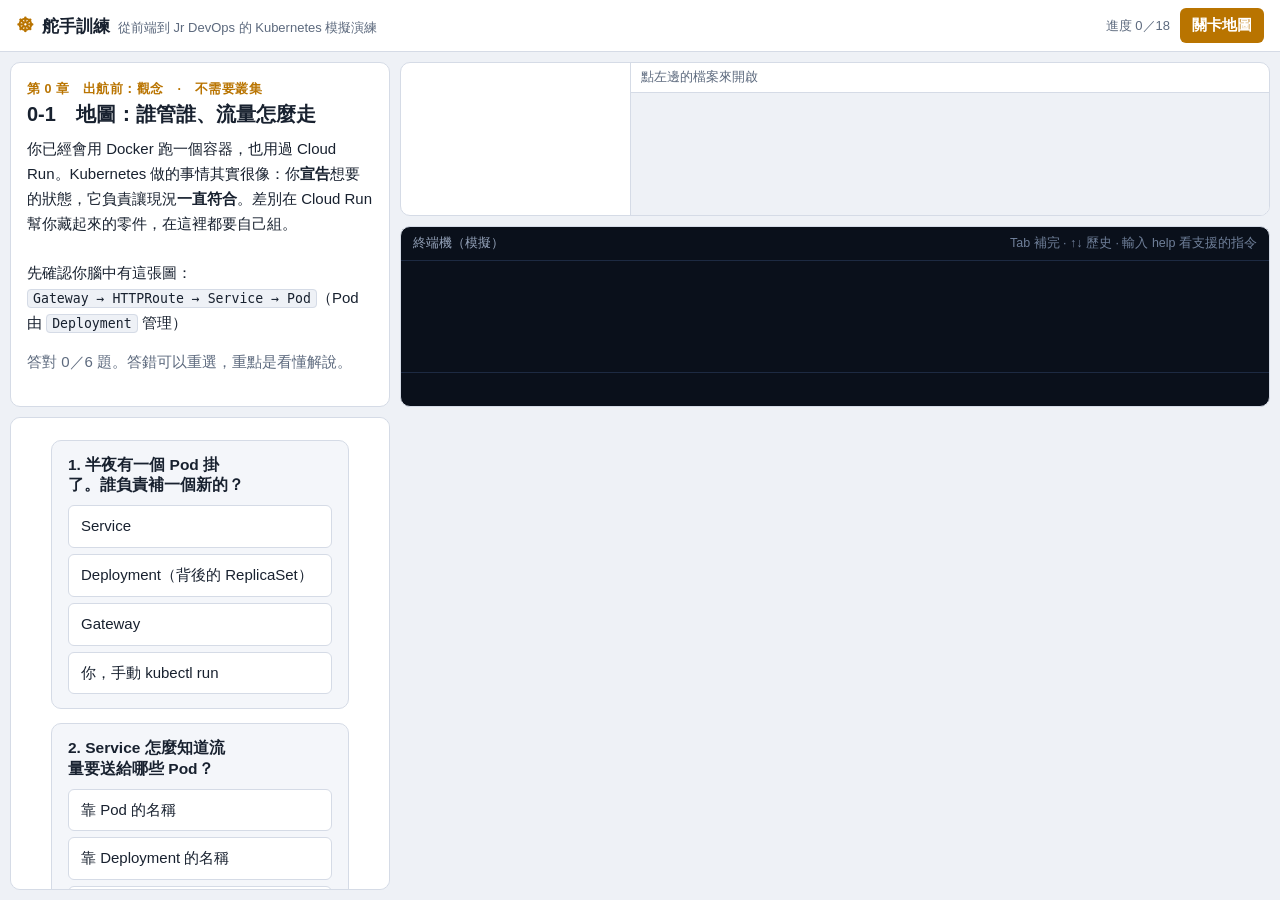
==== game/index.html @ 81fc2fa8 "feat: 新增 Kubernetes 互動學習遊戲與學習路徑研究報告" ====
<!doctype html>
<html lang="zh-Hant-TW">
<head>
<meta charset="utf-8">
<meta name="viewport" content="width=device-width, initial-scale=1">
<title>舵手訓練：Kubernetes 互動學習</title>
<link rel="stylesheet" href="styles.css">
</head>
<body>
<header class="top">
  <div class="brand"><span class="wheel" aria-hidden="true">☸</span><span>舵手訓練</span><small>從前端到 Jr DevOps 的 Kubernetes 模擬演練</small></div>
  <div class="top-right">
    <span id="ctx" class="ctx" title="kubectl 目前的 context"></span>
    <span id="progress" class="progress"></span>
    <button id="btn-reset" type="button" class="ghost">重設本關</button>
    <button id="btn-map" type="button">關卡地圖</button>
  </div>
</header>

<main id="main">
  <aside id="mission" class="panel" aria-label="任務說明"></aside>

  <section id="ide" class="work">
    <div class="panel editor">
      <div class="files" id="files" aria-label="專案檔案"></div>
      <div class="edit-pane">
        <div class="edit-head"><span id="file-name">點左邊的檔案來開啟</span><span id="file-status"></span></div>
        <textarea id="editor" spellcheck="false" autocomplete="off" autocapitalize="off" aria-label="檔案內容" disabled></textarea>
      </div>
    </div>
    <div class="panel term" id="term">
      <div class="term-head"><span>終端機（模擬）</span><span class="muted">Tab 補完 · ↑↓ 歷史 · 輸入 help 看支援的指令</span></div>
      <div id="term-out" class="term-out" aria-live="polite"></div>
      <label class="term-in"><span id="prompt"></span><input id="cmd" type="text" spellcheck="false" autocomplete="off" autocapitalize="off" aria-label="指令輸入"></label>
    </div>
  </section>

  <section id="stage" class="panel stage" hidden></section>

  <aside id="viz" class="panel viz" aria-label="叢集狀態"></aside>
</main>

<div id="map" class="overlay" hidden>
  <div class="map-card" role="dialog" aria-label="關卡地圖">
    <div class="map-head"><h2>關卡地圖</h2><button id="btn-map-close" type="button" class="ghost">關閉</button></div>
    <div id="map-body"></div>
  </div>
</div>

<script src="vendor/js-yaml.min.js"></script>
<script src="js/sim.js"></script>
<script src="js/shell.js"></script>
<script src="js/levels.js"></script>
<script src="js/app.js"></script>
</body>
</html>
---- game/styles.css ----
:root {
  --bg: #0e1522;
  --panel: #151f31;
  --panel-2: #1b2740;
  --line: #2a3957;
  --text: #e6ecf5;
  --muted: #93a1b8;
  --accent: #f2b544;
  --accent-ink: #1b1403;
  --ok: #3fcf8e;
  --warn: #f2b544;
  --bad: #ff6b6b;
  --link: #7ab8ff;
  --code-bg: #0b1220;
  --term-bg: #0a101b;
  --term-text: #d7e0ee;
  --mono: ui-monospace, "SF Mono", Menlo, Consolas, "Noto Sans Mono CJK TC", monospace;
  --sans: -apple-system, BlinkMacSystemFont, "PingFang TC", "Noto Sans TC", "Microsoft JhengHei", sans-serif;
}
@media (prefers-color-scheme: light) {
  :root {
    --bg: #eef1f6;
    --panel: #ffffff;
    --panel-2: #f4f6fa;
    --line: #d5dbe6;
    --text: #18212f;
    --muted: #5d6a7e;
    --accent: #b97400;
    --accent-ink: #ffffff;
    --ok: #12855a;
    --warn: #a86a00;
    --bad: #c93636;
    --link: #0b62c4;
    --code-bg: #eef1f6;
  }
}
* { box-sizing: border-box; }
html, body { height: 100%; }
body { margin: 0; background: var(--bg); color: var(--text); font: 15px/1.65 var(--sans); display: flex; flex-direction: column; }
button { font: inherit; color: var(--accent-ink); background: var(--accent); border: 0; border-radius: 6px; padding: 5px 12px; cursor: pointer; font-weight: 600; }
button.ghost { background: transparent; color: var(--text); border: 1px solid var(--line); font-weight: 500; }
button:hover { filter: brightness(1.08); }
button:focus-visible, input:focus-visible, textarea:focus-visible, [tabindex]:focus-visible { outline: 2px solid var(--link); outline-offset: 1px; }
code { font-family: var(--mono); font-size: 0.88em; background: var(--code-bg); border: 1px solid var(--line); border-radius: 4px; padding: 1px 5px; overflow-wrap: anywhere; }
h1, h2, h3 { margin: 0; line-height: 1.3; text-wrap: balance; }
.muted { color: var(--muted); }

.top { display: flex; align-items: center; justify-content: space-between; gap: 12px; padding: 8px 16px; border-bottom: 1px solid var(--line); background: var(--panel); flex-wrap: wrap; }
.brand { display: flex; align-items: baseline; gap: 8px; font-weight: 700; font-size: 17px; }
.brand small { font-weight: 400; color: var(--muted); font-size: 13px; }
.wheel { color: var(--accent); font-size: 20px; }
.top-right { display: flex; align-items: center; gap: 10px; flex-wrap: wrap; }
.ctx { font-family: var(--mono); font-size: 12.5px; padding: 3px 9px; border-radius: 999px; border: 1px solid var(--line); background: var(--panel-2); }
.ctx.gke { border-color: var(--link); color: var(--link); }
.progress { font-size: 13px; color: var(--muted); font-variant-numeric: tabular-nums; }

main { flex: 1; min-height: 0; display: grid; grid-template-columns: minmax(300px, 380px) minmax(0, 1fr) minmax(260px, 340px); gap: 10px; padding: 10px; }
main.wide { grid-template-columns: minmax(300px, 380px) minmax(0, 1fr); }
.panel { background: var(--panel); border: 1px solid var(--line); border-radius: 10px; min-height: 0; overflow: auto; }

/* 任務面板 */
#mission { padding: 16px; }
.eyebrow { font-size: 12.5px; color: var(--accent); font-weight: 600; letter-spacing: 0.04em; }
#mission h1 { font-size: 20px; margin: 2px 0 10px; }
.intro { color: var(--text); margin-bottom: 14px; }
.steps { list-style: none; margin: 0; padding: 0; counter-reset: step; }
.steps li { counter-increment: step; position: relative; padding: 9px 10px 9px 38px; border-radius: 8px; margin-bottom: 6px; border: 1px solid transparent; }
.steps li::before { content: counter(step); position: absolute; left: 9px; top: 10px; width: 21px; height: 21px; border-radius: 50%; border: 1.5px solid var(--line); font-size: 12px; display: grid; place-items: center; color: var(--muted); }
.steps li.done { color: var(--muted); }
.steps li.done::before { content: "✓"; background: var(--ok); border-color: var(--ok); color: #04130c; font-weight: 700; }
.steps li.cur { background: var(--panel-2); border-color: var(--line); }
.steps li.cur::before { border-color: var(--accent); color: var(--accent); }
.steps li.todo { color: var(--muted); opacity: 0.75; }
.why { margin-top: 7px; padding-left: 10px; border-left: 2px solid var(--line); font-size: 14px; color: var(--muted); }
.step-actions { margin-top: 8px; display: flex; gap: 8px; flex-wrap: wrap; }
.step-actions button { font-size: 13px; padding: 3px 10px; }
.hint, .sol { margin-top: 8px; font-size: 14px; padding: 8px 10px; border-radius: 6px; background: var(--code-bg); border: 1px dashed var(--line); }
.sol-cmd { display: block; width: 100%; text-align: left; font-family: var(--mono); font-size: 12.5px; font-weight: 400; background: transparent; color: var(--text); border: 1px solid var(--line); margin-top: 5px; overflow-wrap: anywhere; }
.sol-cmd::before { content: "$ "; color: var(--muted); }
.sol-cmd.file::before { content: "✎ "; }
.done-box { margin-top: 14px; padding: 12px 14px; border-radius: 8px; border: 1px solid var(--ok); background: color-mix(in srgb, var(--ok) 9%, transparent); }
.done-box h3 { color: var(--ok); font-size: 15px; margin-bottom: 4px; }
.real { margin-top: 12px; padding: 10px 12px; border-radius: 8px; border: 1px solid var(--line); background: var(--panel-2); font-size: 14px; }
.real h3 { font-size: 13.5px; margin-bottom: 4px; }
.real pre { margin: 0; font: 12.5px/1.6 var(--mono); white-space: pre-wrap; overflow-wrap: anywhere; color: var(--muted); }
.next { margin-top: 12px; }

/* 編輯器與終端機 */
.work { display: grid; grid-template-rows: minmax(0, 46fr) minmax(0, 54fr); gap: 10px; min-height: 0; }
.editor { display: grid; grid-template-columns: minmax(150px, 230px) minmax(0, 1fr); overflow: hidden; }
.files { border-right: 1px solid var(--line); overflow: auto; padding: 8px 6px; font: 12.5px/1.5 var(--mono); }
.files .dir { color: var(--muted); padding: 2px 6px; white-space: nowrap; }
.files button { display: block; width: 100%; text-align: left; background: transparent; color: var(--text); font: inherit; font-weight: 400; padding: 2px 6px; border-radius: 4px; white-space: nowrap; }
.files button.on { background: var(--panel-2); color: var(--accent); }
.edit-pane { display: flex; flex-direction: column; min-width: 0; min-height: 0; }
.edit-head { display: flex; justify-content: space-between; gap: 10px; padding: 6px 10px; border-bottom: 1px solid var(--line); font: 12.5px var(--mono); color: var(--muted); }
#file-status.bad { color: var(--bad); }
#file-status.ok { color: var(--ok); }
#editor { flex: 1; min-height: 0; resize: none; border: 0; background: var(--code-bg); color: var(--text); font: 13px/1.55 var(--mono); padding: 10px 12px; tab-size: 2; white-space: pre; overflow: auto; }
.term { display: flex; flex-direction: column; background: var(--term-bg); color: var(--term-text); overflow: hidden; }
.term-head { display: flex; justify-content: space-between; gap: 10px; flex-wrap: wrap; padding: 6px 12px; font-size: 12.5px; border-bottom: 1px solid #1d2a42; color: #93a1b8; }
.term-head .muted { color: #6f7f99; }
.term-out { flex: 1; min-height: 0; overflow: auto; padding: 10px 12px; font: 12.5px/1.55 var(--mono); white-space: pre; }
.term-out .cmdline { color: #8fb6ff; }
.term-out .err { color: #ff8f8f; }
.term-out .tip { color: #f2c66b; white-space: pre-wrap; }
.term-out .okmsg { color: #5fe0a4; white-space: pre-wrap; }
.term-out .opts { color: #6f7f99; white-space: pre-wrap; }
.term-in { display: flex; align-items: center; gap: 8px; padding: 8px 12px; border-top: 1px solid #1d2a42; font: 13px var(--mono); }
#prompt { color: #5fe0a4; white-space: nowrap; }
#cmd { flex: 1; min-width: 0; background: transparent; border: 0; color: #fff; font: inherit; }

/* 叢集視覺化 */
.viz { padding: 12px; }
.viz h2 { font-size: 14px; }
.viz .sub { font-size: 12.5px; color: var(--muted); margin-bottom: 10px; }
.empty { color: var(--muted); font-size: 14px; padding: 18px 8px; text-align: center; border: 1px dashed var(--line); border-radius: 8px; }
.ns { border: 1px dashed var(--line); border-radius: 10px; padding: 8px; margin-bottom: 10px; }
.ns > .ns-name { font: 12px var(--mono); color: var(--muted); margin-bottom: 6px; }
.card { background: var(--panel-2); border: 1px solid var(--line); border-radius: 8px; padding: 8px 10px; margin-bottom: 7px; font-size: 13px; }
.card .kind { font-size: 11px; letter-spacing: 0.05em; color: var(--muted); }
.card .name { font-family: var(--mono); font-weight: 600; }
.card.gw { border-left: 3px solid var(--link); }
.card.bad { border-color: var(--bad); }
.route { font: 12px/1.6 var(--mono); display: flex; gap: 6px; flex-wrap: wrap; align-items: baseline; }
.dot { display: inline-block; width: 8px; height: 8px; border-radius: 50%; background: var(--muted); flex: none; }
.dot.ok { background: var(--ok); }
.dot.warn { background: var(--warn); }
.dot.bad { background: var(--bad); }
.svc-tab { font: 12px var(--mono); padding: 4px 8px; border: 1px solid var(--line); border-bottom: 0; border-radius: 8px 8px 0 0; background: var(--panel); display: flex; justify-content: space-between; gap: 8px; flex-wrap: wrap; }
.svc-tab + .card { border-top-left-radius: 0; border-top-right-radius: 0; }
.pods { display: flex; flex-wrap: wrap; gap: 5px; margin-top: 6px; }
.pod { font: 11.5px var(--mono); font-weight: 400; display: inline-flex; align-items: center; gap: 5px; padding: 2px 7px; border-radius: 999px; border: 1px solid var(--line); background: var(--panel); color: var(--text); }
.pod.bad { border-color: var(--bad); }
.pod.warn { border-color: var(--warn); }
.chips { display: flex; flex-wrap: wrap; gap: 5px; font: 11.5px var(--mono); color: var(--muted); }
.chips span { border: 1px solid var(--line); border-radius: 4px; padding: 1px 6px; }
.cost { margin-bottom: 10px; font-size: 13px; }
.cost .bar { height: 8px; border-radius: 4px; background: var(--panel-2); border: 1px solid var(--line); overflow: hidden; margin-top: 4px; }
.cost .bar i { display: block; height: 100%; background: var(--warn); }
.cost .bar i.ok { background: var(--ok); }

/* 測驗與結業 */
.stage { padding: 22px clamp(16px, 4vw, 40px); }
.stage-inner { max-width: 760px; margin: 0 auto; }
.q { border: 1px solid var(--line); border-radius: 10px; padding: 14px 16px; margin-bottom: 14px; background: var(--panel-2); }
.q h3 { font-size: 15.5px; margin-bottom: 10px; font-weight: 600; }
.q .opt { display: block; width: 100%; text-align: left; margin-top: 6px; background: var(--panel); color: var(--text); border: 1px solid var(--line); font-weight: 400; padding: 8px 12px; }
.q .opt.right { border-color: var(--ok); background: color-mix(in srgb, var(--ok) 14%, var(--panel)); }
.q .opt.wrong { border-color: var(--bad); color: var(--muted); text-decoration: line-through; }
.q .explain { margin-top: 10px; font-size: 14px; color: var(--muted); padding-left: 10px; border-left: 2px solid var(--ok); }
.check-item { display: grid; grid-template-columns: auto 1fr; gap: 4px 12px; padding: 12px 0; border-bottom: 1px solid var(--line); }
.check-item .badge { font-size: 12px; padding: 2px 8px; border-radius: 999px; border: 1px solid var(--line); height: fit-content; white-space: nowrap; color: var(--muted); }
.check-item .badge.ok { border-color: var(--ok); color: var(--ok); }
.check-item label { display: flex; gap: 6px; align-items: baseline; font-size: 13.5px; color: var(--muted); margin-top: 4px; }

/* 關卡地圖 */
.overlay { position: fixed; inset: 0; background: rgba(4, 8, 16, 0.6); display: grid; place-items: center; padding: 16px; z-index: 10; }
.overlay[hidden] { display: none; }
.map-card { background: var(--panel); border: 1px solid var(--line); border-radius: 12px; width: min(720px, 100%); max-height: 88vh; overflow: auto; padding: 18px 20px; }
.map-head { display: flex; justify-content: space-between; align-items: center; margin-bottom: 8px; }
.chapter { margin-top: 14px; }
.chapter h3 { font-size: 15px; }
.chapter p { margin: 2px 0 8px; font-size: 13.5px; color: var(--muted); }
.lv { display: flex; width: 100%; text-align: left; gap: 10px; align-items: baseline; background: var(--panel-2); color: var(--text); border: 1px solid var(--line); margin-top: 5px; font-weight: 400; }
.lv .id { font-family: var(--mono); color: var(--muted); width: 3.2em; flex: none; }
.lv.done .id { color: var(--ok); }
.lv.on { border-color: var(--accent); }

@media (max-width: 1100px) {
  body { display: block; }
  main, main.wide { display: block; padding: 10px 16px; }
  .panel { margin-bottom: 10px; }
  .work { display: block; }
  .editor { height: 340px; }
  .term { height: 380px; }
  .editor { grid-template-columns: minmax(110px, 34%) minmax(0, 1fr); }
}
@media (prefers-reduced-motion: no-preference) {
  .steps li.cur { transition: background 0.2s; }
}
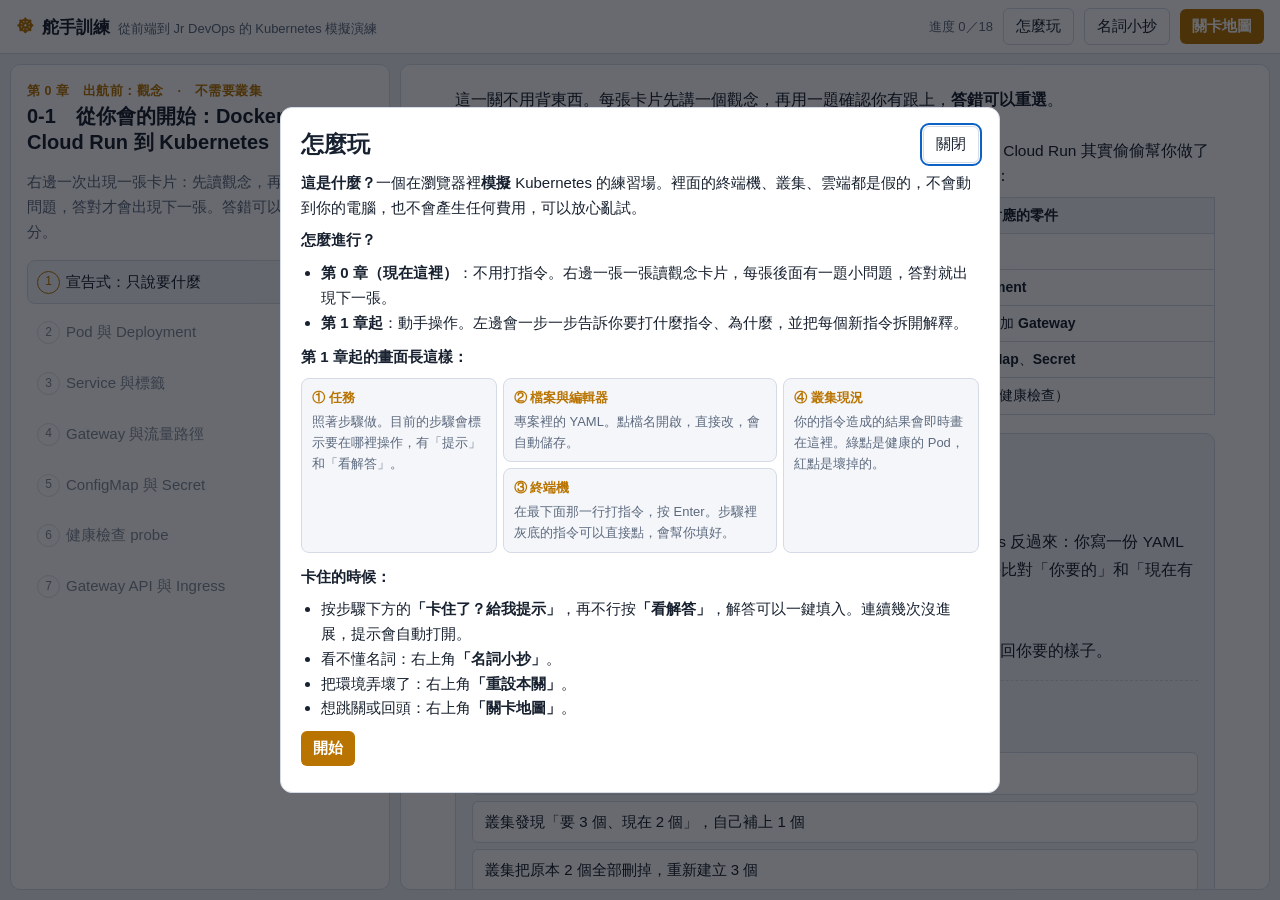
==== commit fab032b7: "fix: 修正第 0 關版面錯誤並補強教學引導 - 修正測驗關卡沒有隱藏編輯器與終端機、內容被擠到角落的問題 - 第 0 關改成「先講觀念再確認」的卡片式教學 - 每關新增本關新觀念、指令拆解、操作位" ====
--- a/game/index.html
+++ b/game/index.html
@@ -12,6 +12,8 @@
   <div class="top-right">
     <span id="ctx" class="ctx" title="kubectl 目前的 context"></span>
     <span id="progress" class="progress"></span>
+    <button id="btn-help" type="button" class="ghost">怎麼玩</button>
+    <button id="btn-gloss" type="button" class="ghost">名詞小抄</button>
     <button id="btn-reset" type="button" class="ghost">重設本關</button>
     <button id="btn-map" type="button">關卡地圖</button>
   </div>
@@ -47,10 +49,18 @@
   </div>
 </div>
 
+<div id="modal" class="overlay" hidden>
+  <div class="map-card" role="dialog" aria-labelledby="modal-title">
+    <div class="map-head"><h2 id="modal-title"></h2><button id="modal-close" type="button" class="ghost">關閉</button></div>
+    <div id="modal-body"></div>
+  </div>
+</div>
+
 <script src="vendor/js-yaml.min.js"></script>
 <script src="js/sim.js"></script>
 <script src="js/shell.js"></script>
 <script src="js/levels.js"></script>
+<script src="js/guide.js"></script>
 <script src="js/app.js"></script>
 </body>
 </html>
--- a/game/styles.css
+++ b/game/styles.css
@@ -179,3 +179,40 @@
 @media (prefers-reduced-motion: no-preference) {
   .steps li.cur { transition: background 0.2s; }
 }
+
+/* 教學補充 */
+pre.code { margin: 8px 0; padding: 9px 11px; background: var(--code-bg); border: 1px solid var(--line); border-radius: 6px; font: 12.5px/1.6 var(--mono); white-space: pre; overflow-x: auto; color: var(--text); }
+table.t { border-collapse: collapse; width: 100%; margin: 8px 0; font-size: 14px; }
+table.t th, table.t td { border: 1px solid var(--line); padding: 6px 9px; text-align: left; vertical-align: top; }
+table.t th { background: var(--panel-2); font-weight: 600; }
+.learn { border: 1px solid var(--line); border-left: 3px solid var(--accent); border-radius: 8px; padding: 8px 12px; margin-bottom: 14px; background: var(--panel-2); }
+.learn summary { cursor: pointer; font-weight: 600; font-size: 14px; }
+.learn dl, dl.gl { margin: 8px 0 2px; }
+.learn dt, dl.gl dt { font-weight: 600; font-size: 14px; margin-top: 8px; }
+.learn dd, dl.gl dd { margin: 1px 0 0; font-size: 14px; color: var(--muted); }
+.steps-h { font-size: 14px; margin: 0 0 8px; }
+.where { display: block; width: fit-content; font-size: 12px; font-weight: 600; color: var(--accent-ink); background: var(--accent); border-radius: 4px; padding: 0 7px; margin-bottom: 5px; }
+.steps li.cur code { cursor: pointer; }
+.steps li.cur code:hover { border-color: var(--accent); }
+.parts { margin-top: 8px; font-size: 13.5px; border: 1px solid var(--line); border-radius: 6px; padding: 7px 10px; background: var(--panel); }
+.parts-h { font-size: 12px; color: var(--muted); font-weight: 600; margin-bottom: 3px; }
+.parts > div:not(.parts-h) { display: grid; grid-template-columns: minmax(0, auto) minmax(0, 1fr); gap: 2px 10px; padding: 3px 0; align-items: baseline; }
+.parts code { cursor: default !important; }
+.parts span { color: var(--muted); }
+.lesson-intro { margin-bottom: 18px; font-size: 15.5px; }
+.q .eyebrow { margin-bottom: 6px; }
+.q .teach { font-size: 15.5px; line-height: 1.75; }
+.q .ask { margin: 16px 0 8px; padding-top: 12px; border-top: 1px dashed var(--line); font-size: 12.5px; font-weight: 600; color: var(--accent); letter-spacing: 0.04em; }
+.more { text-align: center; }
+.stage .done-box { margin-bottom: 12px; }
+.tour-grid { display: grid; grid-template-columns: 1fr 1.4fr 1fr; grid-template-areas: "a b d" "a c d"; gap: 6px; margin: 8px 0 12px; font-size: 13px; color: var(--muted); }
+.tour-grid > div { border: 1px solid var(--line); border-radius: 8px; padding: 8px 10px; background: var(--panel-2); }
+.tour-grid b { display: block; color: var(--accent); margin-bottom: 2px; }
+.tour-grid .a { grid-area: a; } .tour-grid .b { grid-area: b; } .tour-grid .c { grid-area: c; } .tour-grid .d { grid-area: d; }
+#modal-body ul { margin: 4px 0 10px; padding-left: 20px; }
+#modal-body p { margin: 8px 0; }
+.gl-h { font-size: 14px; color: var(--accent); margin-top: 12px; }
+@media (max-width: 700px) { .tour-grid { grid-template-columns: 1fr; grid-template-areas: "a" "b" "c" "d"; } }
+
+/* display: grid 之類的規則會蓋掉 hidden 屬性，這裡強制隱藏 */
+[hidden] { display: none !important; }
